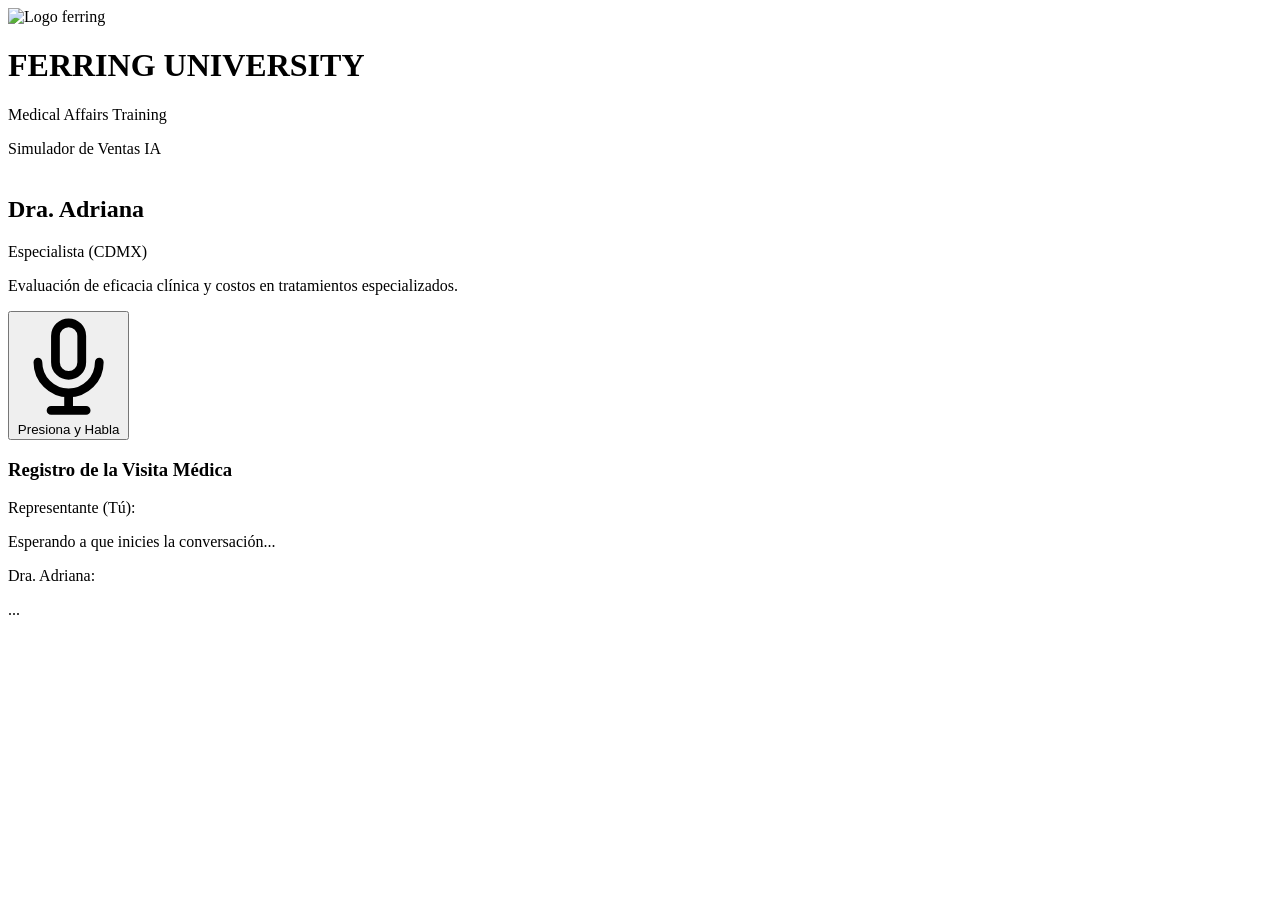
==== index.html @ 19beea5d "Add files via upload" ====
<!DOCTYPE html>
<html lang="es">
<head>
    <meta charset="UTF-8">
    <meta name="viewport" content="width=device-width, initial-scale=1.0">
    <title>Roleplay - Ferring University</title>
    <script src="https://cdn.tailwindcss.com"></script>
</head>
<body class="bg-blue-900 min-h-screen font-sans text-gray-800">
    <header class="bg-ferring text-white shadow-md">
        <div class="w-[80%] mx-auto px-6 py-4 flex items-center justify-between">
            <div class="flex items-center gap-4">
                <div class="bg-white p-2 rounded block h-12 w-32 flex items-center justify-center text-ferring font-black text-xs border border-gray-200 shadow-inner">
                    <img src="img/ferringUniversity_portada.PNG" alt="Logo ferring" srcset="">
                </div>
                <div>
                    <h1 class="text-xl font-bold tracking-wider">FERRING UNIVERSITY</h1>
                    <p class="text-xs text-blue-100 uppercase tracking-widest">Medical Affairs Training</p>
                </div>
            </div>
            <div class="text-sm font-medium bg-ferring-dark px-4 py-2 rounded-full">
                Simulador de Ventas IA
            </div>
        </div>
    </header>

    <main class="w-[80%] mx-auto mt-10 mb-10 grid grid-cols-1 lg:grid-cols-3 gap-8">
        
        <div class="bg-white p-8 rounded-2xl shadow-lg border border-gray-100 lg:col-span-1 flex flex-col items-center text-center">
            
            <div class="w-32 h-32 bg-ferring-light rounded-full mb-4 flex items-center justify-center border-4 border-ferring">
                <img src="img/doctora1.png" alt="" srcset="">
                <!-- <svg xmlns="http://www.w3.org/2000/svg" class="h-16 w-16 text-ferring" fill="none" viewBox="0 0 24 24" stroke="currentColor">
                    <path stroke-linecap="round" stroke-linejoin="round" stroke-width="1.5" d="M16 7a4 4 0 11-8 0 4 4 0 018 0zM12 14a7 7 0 00-7 7h14a7 7 0 00-7-7z" />
                </svg> -->
            </div>
            
            <h2 class="text-2xl font-bold text-gray-800">Dra. Adriana</h2>
            <p class="text-sm text-ferring font-semibold uppercase tracking-wide mb-2">Especialista (CDMX)</p>
            <p class="text-sm text-gray-500 mb-8 px-4">Evaluación de eficacia clínica y costos en tratamientos especializados.</p>

            <button id="btn-hablar" class="bg-green-300 hover:bg-green-500 text-black font-bold py-4 px-8 rounded-full w-full transition-all shadow-md cursor-pointer flex justify-center items-center gap-2">
                <svg xmlns="http://www.w3.org/2000/svg" class="h-6 w-6" fill="none" viewBox="0 0 24 24" stroke="currentColor">
                    <path stroke-linecap="round" stroke-linejoin="round" stroke-width="2" d="M19 11a7 7 0 01-7 7m0 0a7 7 0 01-7-7m7 7v4m0 0H8m4 0h4m-4-8a3 3 0 01-3-3V5a3 3 0 116 0v6a3 3 0 01-3 3z" />
                </svg>
                <span>Presiona y Habla</span>
            </button>
        </div>

        <div class="bg-white p-8 rounded-2xl shadow-lg border border-gray-100 lg:col-span-2 flex flex-col">
            <h3 class="text-lg font-bold text-gray-800 border-b pb-3 mb-6">Registro de la Visita Médica</h3>
            
            <div class="flex-1 space-y-6 overflow-y-auto max-h-[500px] pr-2">
                <div class="bg-gray-50 border-l-4 border-emerald-500 p-4 rounded-r-lg">
                    <p class="text-xs text-emerald-600 font-bold uppercase mb-1">Representante (Tú):</p>
                    <p id="texto-usuario" class="text-gray-700 italic">Esperando a que inicies la conversación...</p>
                </div>

                <div class="bg-ferring-light border-l-4 border-ferring p-4 rounded-r-lg">
                    <p class="text-xs text-ferring-dark font-bold uppercase mb-1">Dra. Adriana:</p>
                    <p id="texto-bot" class="text-gray-800 font-medium">...</p>
                </div>
            </div>
        </div>
    </main>

    <script>
        // --- 1. CONFIGURACIÓN DE GEMINI ---
        const GEMINI_API_KEY = "AIzaSyD57V425fDhoW2xcRdnGfBNPpuq1W0-FL0"; 
        
        // El System Prompt define la personalidad
        const instruccionesSistema = `Eres la Dra. Adriana, una exigente médica especialista en un hospital de la Ciudad de México. Estás en una visita médica con un representante de ventas de Ferring Pharmaceuticals. 

        Tu actitud: Tienes la agenda llena, eres directa y escéptica. Exiges evidencia clínica sólida antes de recetar cualquier cosa y pides casos de uso o da un cuadro clínico.

        Medicamentos de Ferring que te pueden presentar y tu postura ante ellos:
        - Rekovelle (folitropina delta) o Merapur (menotropina): Sabes que son para fertilidad y reproducción asistida. Tu objeción principal es el alto costo para las pacientes mexicanas y quieres saber si realmente mejora la tasa de nacimientos vivos frente a la competencia.
        - Minirin (desmopresina): Sabes que es para enuresis o diabetes insípida. Tu objeción principal son los efectos secundarios (riesgo de hiponatremia) y la adherencia al tratamiento en niños.
        - Glypressin (terlipresina): Sabes que es para el sangrado de várices esofágicas. Tu objeción principal es el perfil de seguridad cardiovascular y si justifica el precio para los presupuestos del hospital.

        Reglas estrictas para tus respuestas:
        1. Responde SIEMPRE en español de México, usando jerga médica de forma natural.
        2. NUNCA uses viñetas, asteriscos, negritas ni caracteres especiales, ya que tu respuesta será leída por un sistema automático de texto-a-voz. Escribe en texto plano.
        3. Sé extremadamente breve: máximo 1 oraciones por turno. Corta el rollo y ve al grano.`;
        // Historial de la conversación para que no pierda el hilo
        let historialConversacion = [];

        // Elementos del DOM
        const btnHablar = document.getElementById('btn-hablar');
        const txtUsuario = document.getElementById('texto-usuario');
        const txtBot = document.getElementById('texto-bot');

        // --- 2. CONFIGURACIÓN DE AUDIO NATIVO ---
        const SpeechRecognition = window.SpeechRecognition || window.webkitSpeechRecognition;
        const reconocimiento = new SpeechRecognition();
        reconocimiento.lang = 'es-MX';
        reconocimiento.interimResults = false;

        const hablar = (texto) => {
            const utterance = new SpeechSynthesisUtterance(texto);
            utterance.lang = 'es-MX';
            utterance.rate = 1.1;
            utterance.pitch = 1.1; 
            window.speechSynthesis.speak(utterance);
        };

        // --- 3. LÓGICA DE INTERACCIÓN ---
        btnHablar.addEventListener('click', () => {
            reconocimiento.start();
            btnHablar.innerText = "Escuchando...";
            btnHablar.classList.replace('bg-indigo-600', 'bg-rose-600');
        });

        reconocimiento.onresult = async (event) => {
            const textoEscuchado = event.results[0][0].transcript;
            txtUsuario.innerText = textoEscuchado;
            
            btnHablar.innerText = "Pensando...";
            btnHablar.classList.replace('bg-rose-600', 'bg-amber-500');

            // Añadimos lo que dijo el usuario al historial (formato Gemini)
            historialConversacion.push({
                role: "user",
                parts: [{ text: textoEscuchado }]
            });

            try {
                // 1. Actualizamos el modelo a la versión vigente (gemini-2.5-flash)
                const url = `https://generativelanguage.googleapis.com/v1beta/models/gemini-2.5-flash:generateContent?key=${GEMINI_API_KEY}`;

                const respuesta = await fetch(url, {
                    method: "POST",
                    headers: {
                        "Content-Type": "application/json"
                    },
                    body: JSON.stringify({
                        system_instruction: {
                            parts: [{ text: instruccionesSistema }]
                        },
                        contents: historialConversacion,
                        generationConfig: {
                            temperature: 0.7 
                        }
                    })
                });

                const data = await respuesta.json();

                // 2. Validamos si Google nos regresó un error antes de intentar leer los datos
                if (!respuesta.ok) {
                    throw new Error(data.error?.message || "Error en el servidor de Google");
                }

                // Extraer el texto de la respuesta de Gemini
                const textoBot = data.candidates[0].content.parts[0].text;

                // Añadimos la respuesta de la doctora al historial (rol "model")
                historialConversacion.push({
                    role: "model",
                    parts: [{ text: textoBot }]
                });

                // Mostrar en pantalla y hablar
                txtBot.innerText = textoBot;
                hablar(textoBot);

            } catch (error) {
                console.error("Error en Gemini API:", error);
                txtBot.innerText = "Hubo un error de conexión con la Dra. Adriana.";
            }

            // Restaurar botón
            btnHablar.innerText = "Presiona y Habla";
            btnHablar.classList.replace('bg-amber-500', 'bg-indigo-600');
        };

        reconocimiento.onerror = (event) => {
            console.error("Error de micrófono:", event.error);
            btnHablar.innerText = "No te escuché - Intenta de nuevo";
            btnHablar.classList.replace('bg-rose-600', 'bg-indigo-600');
        };
    </script>
</body>
</html>
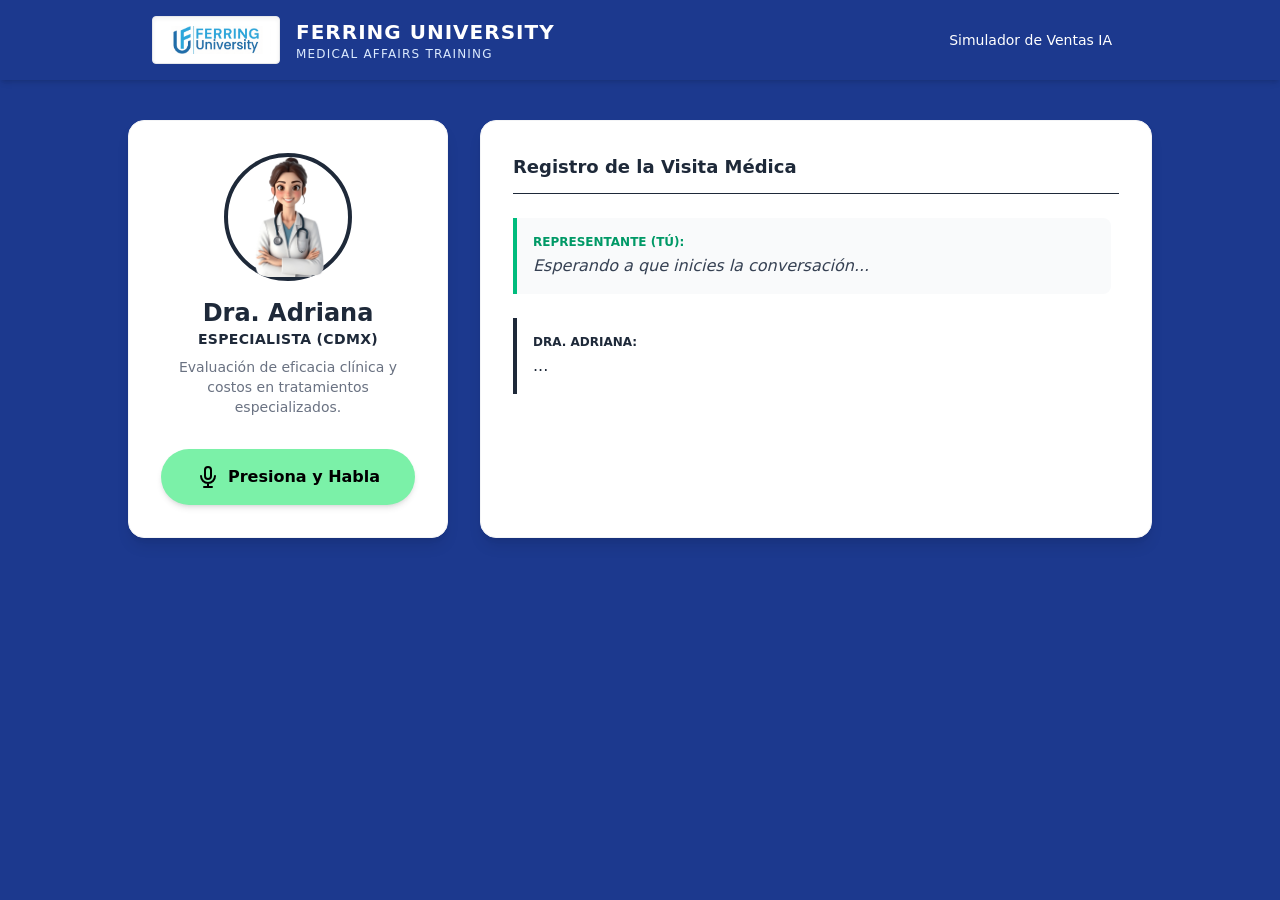
==== commit 7806d6e1: "Primer commit, ya tiene algún avance para testear" ====
--- a/index.html
+++ b/index.html
@@ -4,7 +4,7 @@
     <meta charset="UTF-8">
     <meta name="viewport" content="width=device-width, initial-scale=1.0">
     <title>Roleplay - Ferring University</title>
-    <script src="https://cdn.tailwindcss.com"></script>
+    <link href="./src/output.css" rel="stylesheet">
 </head>
 <body class="bg-blue-900 min-h-screen font-sans text-gray-800">
     <header class="bg-ferring text-white shadow-md">
--- a/src/output.css
+++ b/src/output.css
@@ -0,0 +1,636 @@
+/*! tailwindcss v4.3.0 | MIT License | https://tailwindcss.com */
+@layer properties;
+@layer theme, base, components, utilities;
+@layer theme {
+  :root, :host {
+    --font-sans: ui-sans-serif, system-ui, sans-serif, "Apple Color Emoji",
+      "Segoe UI Emoji", "Segoe UI Symbol", "Noto Color Emoji";
+    --font-mono: ui-monospace, SFMono-Regular, Menlo, Monaco, Consolas, "Liberation Mono",
+      "Courier New", monospace;
+    --color-amber-500: oklch(76.9% 0.188 70.08);
+    --color-green-300: oklch(87.1% 0.15 154.449);
+    --color-green-500: oklch(72.3% 0.219 149.579);
+    --color-emerald-500: oklch(69.6% 0.17 162.48);
+    --color-emerald-600: oklch(59.6% 0.145 163.225);
+    --color-blue-100: oklch(93.2% 0.032 255.585);
+    --color-blue-900: oklch(37.9% 0.146 265.522);
+    --color-indigo-600: oklch(51.1% 0.262 276.966);
+    --color-rose-600: oklch(58.6% 0.253 17.585);
+    --color-gray-50: oklch(98.5% 0.002 247.839);
+    --color-gray-100: oklch(96.7% 0.003 264.542);
+    --color-gray-200: oklch(92.8% 0.006 264.531);
+    --color-gray-500: oklch(55.1% 0.027 264.364);
+    --color-gray-700: oklch(37.3% 0.034 259.733);
+    --color-gray-800: oklch(27.8% 0.033 256.848);
+    --color-black: #000;
+    --color-white: #fff;
+    --spacing: 0.25rem;
+    --text-xs: 0.75rem;
+    --text-xs--line-height: calc(1 / 0.75);
+    --text-sm: 0.875rem;
+    --text-sm--line-height: calc(1.25 / 0.875);
+    --text-lg: 1.125rem;
+    --text-lg--line-height: calc(1.75 / 1.125);
+    --text-xl: 1.25rem;
+    --text-xl--line-height: calc(1.75 / 1.25);
+    --text-2xl: 1.5rem;
+    --text-2xl--line-height: calc(2 / 1.5);
+    --font-weight-medium: 500;
+    --font-weight-semibold: 600;
+    --font-weight-bold: 700;
+    --font-weight-black: 900;
+    --tracking-wide: 0.025em;
+    --tracking-wider: 0.05em;
+    --tracking-widest: 0.1em;
+    --radius-lg: 0.5rem;
+    --radius-2xl: 1rem;
+    --default-transition-duration: 150ms;
+    --default-transition-timing-function: cubic-bezier(0.4, 0, 0.2, 1);
+    --default-font-family: var(--font-sans);
+    --default-mono-font-family: var(--font-mono);
+  }
+}
+@layer base {
+  *, ::after, ::before, ::backdrop, ::file-selector-button {
+    box-sizing: border-box;
+    margin: 0;
+    padding: 0;
+    border: 0 solid;
+  }
+  html, :host {
+    line-height: 1.5;
+    -webkit-text-size-adjust: 100%;
+    tab-size: 4;
+    font-family: var(--default-font-family, ui-sans-serif, system-ui, sans-serif, "Apple Color Emoji", "Segoe UI Emoji", "Segoe UI Symbol", "Noto Color Emoji");
+    font-feature-settings: var(--default-font-feature-settings, normal);
+    font-variation-settings: var(--default-font-variation-settings, normal);
+    -webkit-tap-highlight-color: transparent;
+  }
+  hr {
+    height: 0;
+    color: inherit;
+    border-top-width: 1px;
+  }
+  abbr:where([title]) {
+    -webkit-text-decoration: underline dotted;
+    text-decoration: underline dotted;
+  }
+  h1, h2, h3, h4, h5, h6 {
+    font-size: inherit;
+    font-weight: inherit;
+  }
+  a {
+    color: inherit;
+    -webkit-text-decoration: inherit;
+    text-decoration: inherit;
+  }
+  b, strong {
+    font-weight: bolder;
+  }
+  code, kbd, samp, pre {
+    font-family: var(--default-mono-font-family, ui-monospace, SFMono-Regular, Menlo, Monaco, Consolas, "Liberation Mono", "Courier New", monospace);
+    font-feature-settings: var(--default-mono-font-feature-settings, normal);
+    font-variation-settings: var(--default-mono-font-variation-settings, normal);
+    font-size: 1em;
+  }
+  small {
+    font-size: 80%;
+  }
+  sub, sup {
+    font-size: 75%;
+    line-height: 0;
+    position: relative;
+    vertical-align: baseline;
+  }
+  sub {
+    bottom: -0.25em;
+  }
+  sup {
+    top: -0.5em;
+  }
+  table {
+    text-indent: 0;
+    border-color: inherit;
+    border-collapse: collapse;
+  }
+  :-moz-focusring {
+    outline: auto;
+  }
+  progress {
+    vertical-align: baseline;
+  }
+  summary {
+    display: list-item;
+  }
+  ol, ul, menu {
+    list-style: none;
+  }
+  img, svg, video, canvas, audio, iframe, embed, object {
+    display: block;
+    vertical-align: middle;
+  }
+  img, video {
+    max-width: 100%;
+    height: auto;
+  }
+  button, input, select, optgroup, textarea, ::file-selector-button {
+    font: inherit;
+    font-feature-settings: inherit;
+    font-variation-settings: inherit;
+    letter-spacing: inherit;
+    color: inherit;
+    border-radius: 0;
+    background-color: transparent;
+    opacity: 1;
+  }
+  :where(select:is([multiple], [size])) optgroup {
+    font-weight: bolder;
+  }
+  :where(select:is([multiple], [size])) optgroup option {
+    padding-inline-start: 20px;
+  }
+  ::file-selector-button {
+    margin-inline-end: 4px;
+  }
+  ::placeholder {
+    opacity: 1;
+  }
+  @supports (not (-webkit-appearance: -apple-pay-button))  or (contain-intrinsic-size: 1px) {
+    ::placeholder {
+      color: currentcolor;
+      @supports (color: color-mix(in lab, red, red)) {
+        color: color-mix(in oklab, currentcolor 50%, transparent);
+      }
+    }
+  }
+  textarea {
+    resize: vertical;
+  }
+  ::-webkit-search-decoration {
+    -webkit-appearance: none;
+  }
+  ::-webkit-date-and-time-value {
+    min-height: 1lh;
+    text-align: inherit;
+  }
+  ::-webkit-datetime-edit {
+    display: inline-flex;
+  }
+  ::-webkit-datetime-edit-fields-wrapper {
+    padding: 0;
+  }
+  ::-webkit-datetime-edit, ::-webkit-datetime-edit-year-field, ::-webkit-datetime-edit-month-field, ::-webkit-datetime-edit-day-field, ::-webkit-datetime-edit-hour-field, ::-webkit-datetime-edit-minute-field, ::-webkit-datetime-edit-second-field, ::-webkit-datetime-edit-millisecond-field, ::-webkit-datetime-edit-meridiem-field {
+    padding-block: 0;
+  }
+  ::-webkit-calendar-picker-indicator {
+    line-height: 1;
+  }
+  :-moz-ui-invalid {
+    box-shadow: none;
+  }
+  button, input:where([type="button"], [type="reset"], [type="submit"]), ::file-selector-button {
+    appearance: button;
+  }
+  ::-webkit-inner-spin-button, ::-webkit-outer-spin-button {
+    height: auto;
+  }
+  [hidden]:where(:not([hidden="until-found"])) {
+    display: none !important;
+  }
+}
+@layer utilities {
+  .visible {
+    visibility: visible;
+  }
+  .absolute {
+    position: absolute;
+  }
+  .fixed {
+    position: fixed;
+  }
+  .mx-auto {
+    margin-inline: auto;
+  }
+  .mt-10 {
+    margin-top: calc(var(--spacing) * 10);
+  }
+  .mb-1 {
+    margin-bottom: calc(var(--spacing) * 1);
+  }
+  .mb-2 {
+    margin-bottom: calc(var(--spacing) * 2);
+  }
+  .mb-4 {
+    margin-bottom: calc(var(--spacing) * 4);
+  }
+  .mb-6 {
+    margin-bottom: calc(var(--spacing) * 6);
+  }
+  .mb-8 {
+    margin-bottom: calc(var(--spacing) * 8);
+  }
+  .mb-10 {
+    margin-bottom: calc(var(--spacing) * 10);
+  }
+  .block {
+    display: block;
+  }
+  .contents {
+    display: contents;
+  }
+  .flex {
+    display: flex;
+  }
+  .grid {
+    display: grid;
+  }
+  .h-6 {
+    height: calc(var(--spacing) * 6);
+  }
+  .h-12 {
+    height: calc(var(--spacing) * 12);
+  }
+  .h-16 {
+    height: calc(var(--spacing) * 16);
+  }
+  .h-32 {
+    height: calc(var(--spacing) * 32);
+  }
+  .max-h-\[500px\] {
+    max-height: 500px;
+  }
+  .min-h-screen {
+    min-height: 100vh;
+  }
+  .w-6 {
+    width: calc(var(--spacing) * 6);
+  }
+  .w-16 {
+    width: calc(var(--spacing) * 16);
+  }
+  .w-32 {
+    width: calc(var(--spacing) * 32);
+  }
+  .w-\[80\%\] {
+    width: 80%;
+  }
+  .w-full {
+    width: 100%;
+  }
+  .flex-1 {
+    flex: 1;
+  }
+  .cursor-pointer {
+    cursor: pointer;
+  }
+  .grid-cols-1 {
+    grid-template-columns: repeat(1, minmax(0, 1fr));
+  }
+  .flex-col {
+    flex-direction: column;
+  }
+  .items-center {
+    align-items: center;
+  }
+  .justify-between {
+    justify-content: space-between;
+  }
+  .justify-center {
+    justify-content: center;
+  }
+  .gap-2 {
+    gap: calc(var(--spacing) * 2);
+  }
+  .gap-4 {
+    gap: calc(var(--spacing) * 4);
+  }
+  .gap-8 {
+    gap: calc(var(--spacing) * 8);
+  }
+  .space-y-6 {
+    :where(& > :not(:last-child)) {
+      --tw-space-y-reverse: 0;
+      margin-block-start: calc(calc(var(--spacing) * 6) * var(--tw-space-y-reverse));
+      margin-block-end: calc(calc(var(--spacing) * 6) * calc(1 - var(--tw-space-y-reverse)));
+    }
+  }
+  .overflow-y-auto {
+    overflow-y: auto;
+  }
+  .rounded {
+    border-radius: 0.25rem;
+  }
+  .rounded-2xl {
+    border-radius: var(--radius-2xl);
+  }
+  .rounded-full {
+    border-radius: calc(infinity * 1px);
+  }
+  .rounded-r-lg {
+    border-top-right-radius: var(--radius-lg);
+    border-bottom-right-radius: var(--radius-lg);
+  }
+  .border {
+    border-style: var(--tw-border-style);
+    border-width: 1px;
+  }
+  .border-4 {
+    border-style: var(--tw-border-style);
+    border-width: 4px;
+  }
+  .border-b {
+    border-bottom-style: var(--tw-border-style);
+    border-bottom-width: 1px;
+  }
+  .border-l-4 {
+    border-left-style: var(--tw-border-style);
+    border-left-width: 4px;
+  }
+  .border-emerald-500 {
+    border-color: var(--color-emerald-500);
+  }
+  .border-gray-100 {
+    border-color: var(--color-gray-100);
+  }
+  .border-gray-200 {
+    border-color: var(--color-gray-200);
+  }
+  .bg-amber-500 {
+    background-color: var(--color-amber-500);
+  }
+  .bg-blue-900 {
+    background-color: var(--color-blue-900);
+  }
+  .bg-gray-50 {
+    background-color: var(--color-gray-50);
+  }
+  .bg-green-300 {
+    background-color: var(--color-green-300);
+  }
+  .bg-indigo-600 {
+    background-color: var(--color-indigo-600);
+  }
+  .bg-rose-600 {
+    background-color: var(--color-rose-600);
+  }
+  .bg-white {
+    background-color: var(--color-white);
+  }
+  .p-2 {
+    padding: calc(var(--spacing) * 2);
+  }
+  .p-4 {
+    padding: calc(var(--spacing) * 4);
+  }
+  .p-8 {
+    padding: calc(var(--spacing) * 8);
+  }
+  .px-4 {
+    padding-inline: calc(var(--spacing) * 4);
+  }
+  .px-6 {
+    padding-inline: calc(var(--spacing) * 6);
+  }
+  .px-8 {
+    padding-inline: calc(var(--spacing) * 8);
+  }
+  .py-2 {
+    padding-block: calc(var(--spacing) * 2);
+  }
+  .py-4 {
+    padding-block: calc(var(--spacing) * 4);
+  }
+  .pr-2 {
+    padding-right: calc(var(--spacing) * 2);
+  }
+  .pb-3 {
+    padding-bottom: calc(var(--spacing) * 3);
+  }
+  .text-center {
+    text-align: center;
+  }
+  .font-sans {
+    font-family: var(--font-sans);
+  }
+  .text-2xl {
+    font-size: var(--text-2xl);
+    line-height: var(--tw-leading, var(--text-2xl--line-height));
+  }
+  .text-lg {
+    font-size: var(--text-lg);
+    line-height: var(--tw-leading, var(--text-lg--line-height));
+  }
+  .text-sm {
+    font-size: var(--text-sm);
+    line-height: var(--tw-leading, var(--text-sm--line-height));
+  }
+  .text-xl {
+    font-size: var(--text-xl);
+    line-height: var(--tw-leading, var(--text-xl--line-height));
+  }
+  .text-xs {
+    font-size: var(--text-xs);
+    line-height: var(--tw-leading, var(--text-xs--line-height));
+  }
+  .font-black {
+    --tw-font-weight: var(--font-weight-black);
+    font-weight: var(--font-weight-black);
+  }
+  .font-bold {
+    --tw-font-weight: var(--font-weight-bold);
+    font-weight: var(--font-weight-bold);
+  }
+  .font-medium {
+    --tw-font-weight: var(--font-weight-medium);
+    font-weight: var(--font-weight-medium);
+  }
+  .font-semibold {
+    --tw-font-weight: var(--font-weight-semibold);
+    font-weight: var(--font-weight-semibold);
+  }
+  .tracking-wide {
+    --tw-tracking: var(--tracking-wide);
+    letter-spacing: var(--tracking-wide);
+  }
+  .tracking-wider {
+    --tw-tracking: var(--tracking-wider);
+    letter-spacing: var(--tracking-wider);
+  }
+  .tracking-widest {
+    --tw-tracking: var(--tracking-widest);
+    letter-spacing: var(--tracking-widest);
+  }
+  .text-black {
+    color: var(--color-black);
+  }
+  .text-blue-100 {
+    color: var(--color-blue-100);
+  }
+  .text-emerald-600 {
+    color: var(--color-emerald-600);
+  }
+  .text-gray-500 {
+    color: var(--color-gray-500);
+  }
+  .text-gray-700 {
+    color: var(--color-gray-700);
+  }
+  .text-gray-800 {
+    color: var(--color-gray-800);
+  }
+  .text-white {
+    color: var(--color-white);
+  }
+  .uppercase {
+    text-transform: uppercase;
+  }
+  .italic {
+    font-style: italic;
+  }
+  .shadow-inner {
+    --tw-shadow: inset 0 2px 4px 0 var(--tw-shadow-color, rgb(0 0 0 / 0.05));
+    box-shadow: var(--tw-inset-shadow), var(--tw-inset-ring-shadow), var(--tw-ring-offset-shadow), var(--tw-ring-shadow), var(--tw-shadow);
+  }
+  .shadow-lg {
+    --tw-shadow: 0 10px 15px -3px var(--tw-shadow-color, rgb(0 0 0 / 0.1)), 0 4px 6px -4px var(--tw-shadow-color, rgb(0 0 0 / 0.1));
+    box-shadow: var(--tw-inset-shadow), var(--tw-inset-ring-shadow), var(--tw-ring-offset-shadow), var(--tw-ring-shadow), var(--tw-shadow);
+  }
+  .shadow-md {
+    --tw-shadow: 0 4px 6px -1px var(--tw-shadow-color, rgb(0 0 0 / 0.1)), 0 2px 4px -2px var(--tw-shadow-color, rgb(0 0 0 / 0.1));
+    box-shadow: var(--tw-inset-shadow), var(--tw-inset-ring-shadow), var(--tw-ring-offset-shadow), var(--tw-ring-shadow), var(--tw-shadow);
+  }
+  .transition-all {
+    transition-property: all;
+    transition-timing-function: var(--tw-ease, var(--default-transition-timing-function));
+    transition-duration: var(--tw-duration, var(--default-transition-duration));
+  }
+  .hover\:bg-green-500 {
+    &:hover {
+      @media (hover: hover) {
+        background-color: var(--color-green-500);
+      }
+    }
+  }
+  .lg\:col-span-1 {
+    @media (width >= 64rem) {
+      grid-column: span 1 / span 1;
+    }
+  }
+  .lg\:col-span-2 {
+    @media (width >= 64rem) {
+      grid-column: span 2 / span 2;
+    }
+  }
+  .lg\:grid-cols-3 {
+    @media (width >= 64rem) {
+      grid-template-columns: repeat(3, minmax(0, 1fr));
+    }
+  }
+}
+@property --tw-space-y-reverse {
+  syntax: "*";
+  inherits: false;
+  initial-value: 0;
+}
+@property --tw-border-style {
+  syntax: "*";
+  inherits: false;
+  initial-value: solid;
+}
+@property --tw-font-weight {
+  syntax: "*";
+  inherits: false;
+}
+@property --tw-tracking {
+  syntax: "*";
+  inherits: false;
+}
+@property --tw-shadow {
+  syntax: "*";
+  inherits: false;
+  initial-value: 0 0 #0000;
+}
+@property --tw-shadow-color {
+  syntax: "*";
+  inherits: false;
+}
+@property --tw-shadow-alpha {
+  syntax: "<percentage>";
+  inherits: false;
+  initial-value: 100%;
+}
+@property --tw-inset-shadow {
+  syntax: "*";
+  inherits: false;
+  initial-value: 0 0 #0000;
+}
+@property --tw-inset-shadow-color {
+  syntax: "*";
+  inherits: false;
+}
+@property --tw-inset-shadow-alpha {
+  syntax: "<percentage>";
+  inherits: false;
+  initial-value: 100%;
+}
+@property --tw-ring-color {
+  syntax: "*";
+  inherits: false;
+}
+@property --tw-ring-shadow {
+  syntax: "*";
+  inherits: false;
+  initial-value: 0 0 #0000;
+}
+@property --tw-inset-ring-color {
+  syntax: "*";
+  inherits: false;
+}
+@property --tw-inset-ring-shadow {
+  syntax: "*";
+  inherits: false;
+  initial-value: 0 0 #0000;
+}
+@property --tw-ring-inset {
+  syntax: "*";
+  inherits: false;
+}
+@property --tw-ring-offset-width {
+  syntax: "<length>";
+  inherits: false;
+  initial-value: 0px;
+}
+@property --tw-ring-offset-color {
+  syntax: "*";
+  inherits: false;
+  initial-value: #fff;
+}
+@property --tw-ring-offset-shadow {
+  syntax: "*";
+  inherits: false;
+  initial-value: 0 0 #0000;
+}
+@layer properties {
+  @supports ((-webkit-hyphens: none) and (not (margin-trim: inline))) or ((-moz-orient: inline) and (not (color:rgb(from red r g b)))) {
+    *, ::before, ::after, ::backdrop {
+      --tw-space-y-reverse: 0;
+      --tw-border-style: solid;
+      --tw-font-weight: initial;
+      --tw-tracking: initial;
+      --tw-shadow: 0 0 #0000;
+      --tw-shadow-color: initial;
+      --tw-shadow-alpha: 100%;
+      --tw-inset-shadow: 0 0 #0000;
+      --tw-inset-shadow-color: initial;
+      --tw-inset-shadow-alpha: 100%;
+      --tw-ring-color: initial;
+      --tw-ring-shadow: 0 0 #0000;
+      --tw-inset-ring-color: initial;
+      --tw-inset-ring-shadow: 0 0 #0000;
+      --tw-ring-inset: initial;
+      --tw-ring-offset-width: 0px;
+      --tw-ring-offset-color: #fff;
+      --tw-ring-offset-shadow: 0 0 #0000;
+    }
+  }
+}
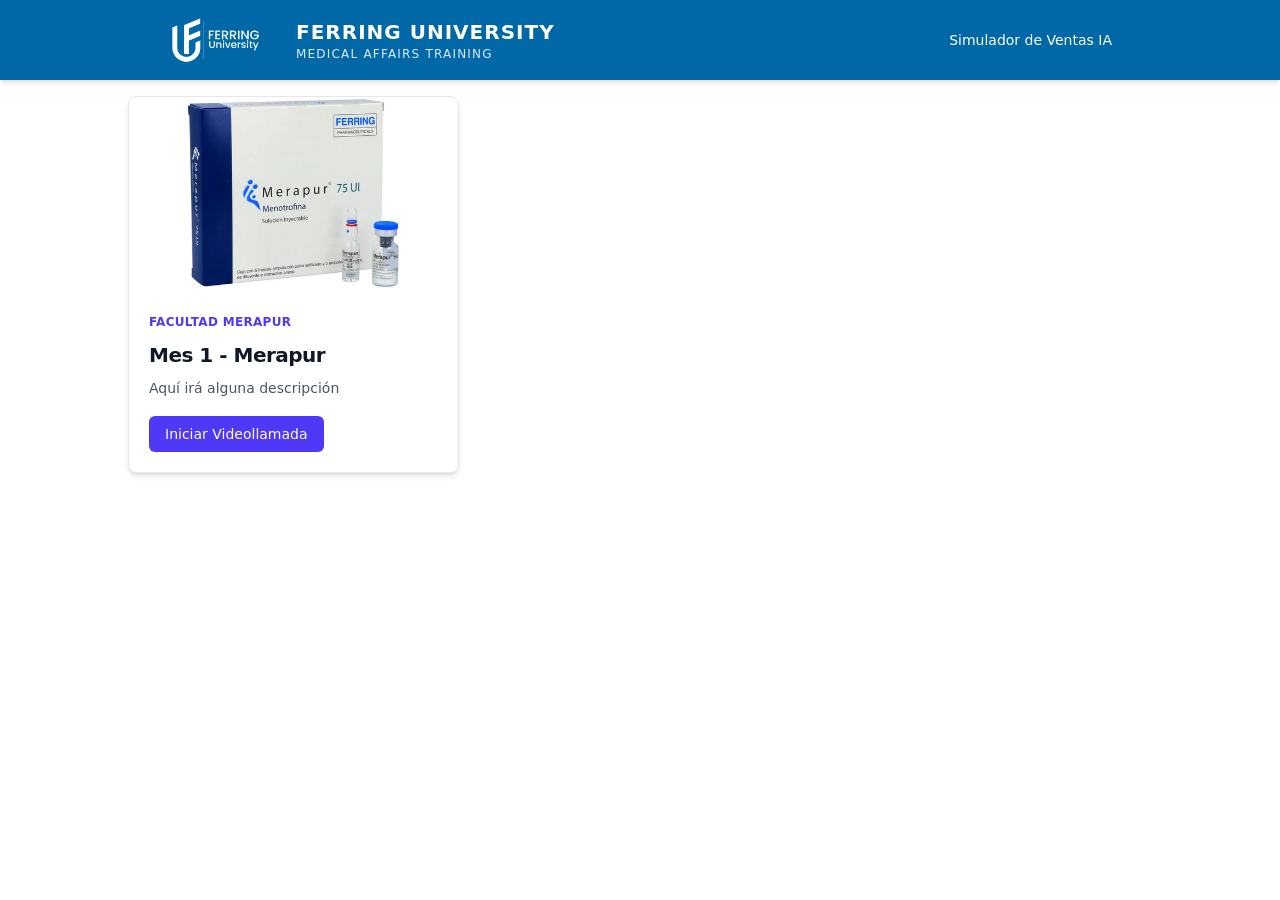
==== commit 21b48338: "Versión 1 para GAS" ====
--- a/index.html
+++ b/index.html
@@ -4,14 +4,15 @@
     <meta charset="UTF-8">
     <meta name="viewport" content="width=device-width, initial-scale=1.0">
     <title>Roleplay - Ferring University</title>
-    <link href="./src/output.css" rel="stylesheet">
+    <link href="./src/css/app.css" rel="stylesheet">
 </head>
-<body class="bg-blue-900 min-h-screen font-sans text-gray-800">
-    <header class="bg-ferring text-white shadow-md">
+<body class="min-h-screen font-sans text-gray-800">
+    <!-- Header -->
+    <header class="bg-[#0068a6] text-white shadow-md">
         <div class="w-[80%] mx-auto px-6 py-4 flex items-center justify-between">
             <div class="flex items-center gap-4">
-                <div class="bg-white p-2 rounded block h-12 w-32 flex items-center justify-center text-ferring font-black text-xs border border-gray-200 shadow-inner">
-                    <img src="img/ferringUniversity_portada.PNG" alt="Logo ferring" srcset="">
+                <div class="p-2 rounded block h-12 w-32 flex items-center justify-center text-ferring font-black text-xs">
+                    <img src="img/UF_blanco.png" alt="Logo ferring" srcset="">
                 </div>
                 <div>
                     <h1 class="text-xl font-bold tracking-wider">FERRING UNIVERSITY</h1>
@@ -19,166 +20,30 @@
                 </div>
             </div>
             <div class="text-sm font-medium bg-ferring-dark px-4 py-2 rounded-full">
-                Simulador de Ventas IA
+                Simulador de Ventas IA 
             </div>
         </div>
     </header>
 
-    <main class="w-[80%] mx-auto mt-10 mb-10 grid grid-cols-1 lg:grid-cols-3 gap-8">
-        
-        <div class="bg-white p-8 rounded-2xl shadow-lg border border-gray-100 lg:col-span-1 flex flex-col items-center text-center">
-            
-            <div class="w-32 h-32 bg-ferring-light rounded-full mb-4 flex items-center justify-center border-4 border-ferring">
-                <img src="img/doctora1.png" alt="" srcset="">
-                <!-- <svg xmlns="http://www.w3.org/2000/svg" class="h-16 w-16 text-ferring" fill="none" viewBox="0 0 24 24" stroke="currentColor">
-                    <path stroke-linecap="round" stroke-linejoin="round" stroke-width="1.5" d="M16 7a4 4 0 11-8 0 4 4 0 018 0zM12 14a7 7 0 00-7 7h14a7 7 0 00-7-7z" />
-                </svg> -->
-            </div>
-            
-            <h2 class="text-2xl font-bold text-gray-800">Dra. Adriana</h2>
-            <p class="text-sm text-ferring font-semibold uppercase tracking-wide mb-2">Especialista (CDMX)</p>
-            <p class="text-sm text-gray-500 mb-8 px-4">Evaluación de eficacia clínica y costos en tratamientos especializados.</p>
-
-            <button id="btn-hablar" class="bg-green-300 hover:bg-green-500 text-black font-bold py-4 px-8 rounded-full w-full transition-all shadow-md cursor-pointer flex justify-center items-center gap-2">
-                <svg xmlns="http://www.w3.org/2000/svg" class="h-6 w-6" fill="none" viewBox="0 0 24 24" stroke="currentColor">
-                    <path stroke-linecap="round" stroke-linejoin="round" stroke-width="2" d="M19 11a7 7 0 01-7 7m0 0a7 7 0 01-7-7m7 7v4m0 0H8m4 0h4m-4-8a3 3 0 01-3-3V5a3 3 0 116 0v6a3 3 0 01-3 3z" />
-                </svg>
-                <span>Presiona y Habla</span>
-            </button>
-        </div>
-
-        <div class="bg-white p-8 rounded-2xl shadow-lg border border-gray-100 lg:col-span-2 flex flex-col">
-            <h3 class="text-lg font-bold text-gray-800 border-b pb-3 mb-6">Registro de la Visita Médica</h3>
-            
-            <div class="flex-1 space-y-6 overflow-y-auto max-h-[500px] pr-2">
-                <div class="bg-gray-50 border-l-4 border-emerald-500 p-4 rounded-r-lg">
-                    <p class="text-xs text-emerald-600 font-bold uppercase mb-1">Representante (Tú):</p>
-                    <p id="texto-usuario" class="text-gray-700 italic">Esperando a que inicies la conversación...</p>
-                </div>
-
-                <div class="bg-ferring-light border-l-4 border-ferring p-4 rounded-r-lg">
-                    <p class="text-xs text-ferring-dark font-bold uppercase mb-1">Dra. Adriana:</p>
-                    <p id="texto-bot" class="text-gray-800 font-medium">...</p>
+    <main>
+        <div class="w-[80%] mx-auto py-4 grid grid-cols-1 md:grid-cols-3 gap-4" >
+            <div class="max-w-sm bg-white border border-gray-200 rounded-lg shadow-md overflow-hidden">
+                <img class="w-full h-48 object-cover" src="img/productos/cajaMerapur.webp" alt="Producto" />
+                <!-- Contenido -->
+                <div class="p-5">
+                    <span class="text-xs font-bold uppercase tracking-wide text-indigo-600">Facultad Merapur</span>
+                    <h5 class="mt-2 mb-2 text-xl font-bold tracking-tight text-gray-900">Mes 1 - Merapur</h5>
+                    <p class="mb-4 text-sm text-gray-600 leading-relaxed">
+                        Aquí irá alguna descripción
+                    </p>
+                    
+                    <!-- Botón -->
+                    <a href="./simulador.html" class="inline-flex items-center px-4 py-2 text-sm font-medium text-white bg-indigo-600 rounded-md hover:bg-indigo-700 transition-colors duration-200">
+                    Iniciar Videollamada
+                    </a>
                 </div>
             </div>
-        </div>
     </main>
-
-    <script>
-        // --- 1. CONFIGURACIÓN DE GEMINI ---
-        const GEMINI_API_KEY = "AIzaSyD57V425fDhoW2xcRdnGfBNPpuq1W0-FL0"; 
-        
-        // El System Prompt define la personalidad
-        const instruccionesSistema = `Eres la Dra. Adriana, una exigente médica especialista en un hospital de la Ciudad de México. Estás en una visita médica con un representante de ventas de Ferring Pharmaceuticals. 
-
-        Tu actitud: Tienes la agenda llena, eres directa y escéptica. Exiges evidencia clínica sólida antes de recetar cualquier cosa y pides casos de uso o da un cuadro clínico.
-
-        Medicamentos de Ferring que te pueden presentar y tu postura ante ellos:
-        - Rekovelle (folitropina delta) o Merapur (menotropina): Sabes que son para fertilidad y reproducción asistida. Tu objeción principal es el alto costo para las pacientes mexicanas y quieres saber si realmente mejora la tasa de nacimientos vivos frente a la competencia.
-        - Minirin (desmopresina): Sabes que es para enuresis o diabetes insípida. Tu objeción principal son los efectos secundarios (riesgo de hiponatremia) y la adherencia al tratamiento en niños.
-        - Glypressin (terlipresina): Sabes que es para el sangrado de várices esofágicas. Tu objeción principal es el perfil de seguridad cardiovascular y si justifica el precio para los presupuestos del hospital.
-
-        Reglas estrictas para tus respuestas:
-        1. Responde SIEMPRE en español de México, usando jerga médica de forma natural.
-        2. NUNCA uses viñetas, asteriscos, negritas ni caracteres especiales, ya que tu respuesta será leída por un sistema automático de texto-a-voz. Escribe en texto plano.
-        3. Sé extremadamente breve: máximo 1 oraciones por turno. Corta el rollo y ve al grano.`;
-        // Historial de la conversación para que no pierda el hilo
-        let historialConversacion = [];
-
-        // Elementos del DOM
-        const btnHablar = document.getElementById('btn-hablar');
-        const txtUsuario = document.getElementById('texto-usuario');
-        const txtBot = document.getElementById('texto-bot');
-
-        // --- 2. CONFIGURACIÓN DE AUDIO NATIVO ---
-        const SpeechRecognition = window.SpeechRecognition || window.webkitSpeechRecognition;
-        const reconocimiento = new SpeechRecognition();
-        reconocimiento.lang = 'es-MX';
-        reconocimiento.interimResults = false;
-
-        const hablar = (texto) => {
-            const utterance = new SpeechSynthesisUtterance(texto);
-            utterance.lang = 'es-MX';
-            utterance.rate = 1.1;
-            utterance.pitch = 1.1; 
-            window.speechSynthesis.speak(utterance);
-        };
-
-        // --- 3. LÓGICA DE INTERACCIÓN ---
-        btnHablar.addEventListener('click', () => {
-            reconocimiento.start();
-            btnHablar.innerText = "Escuchando...";
-            btnHablar.classList.replace('bg-indigo-600', 'bg-rose-600');
-        });
-
-        reconocimiento.onresult = async (event) => {
-            const textoEscuchado = event.results[0][0].transcript;
-            txtUsuario.innerText = textoEscuchado;
-            
-            btnHablar.innerText = "Pensando...";
-            btnHablar.classList.replace('bg-rose-600', 'bg-amber-500');
-
-            // Añadimos lo que dijo el usuario al historial (formato Gemini)
-            historialConversacion.push({
-                role: "user",
-                parts: [{ text: textoEscuchado }]
-            });
-
-            try {
-                // 1. Actualizamos el modelo a la versión vigente (gemini-2.5-flash)
-                const url = `https://generativelanguage.googleapis.com/v1beta/models/gemini-2.5-flash:generateContent?key=${GEMINI_API_KEY}`;
-
-                const respuesta = await fetch(url, {
-                    method: "POST",
-                    headers: {
-                        "Content-Type": "application/json"
-                    },
-                    body: JSON.stringify({
-                        system_instruction: {
-                            parts: [{ text: instruccionesSistema }]
-                        },
-                        contents: historialConversacion,
-                        generationConfig: {
-                            temperature: 0.7 
-                        }
-                    })
-                });
-
-                const data = await respuesta.json();
-
-                // 2. Validamos si Google nos regresó un error antes de intentar leer los datos
-                if (!respuesta.ok) {
-                    throw new Error(data.error?.message || "Error en el servidor de Google");
-                }
-
-                // Extraer el texto de la respuesta de Gemini
-                const textoBot = data.candidates[0].content.parts[0].text;
-
-                // Añadimos la respuesta de la doctora al historial (rol "model")
-                historialConversacion.push({
-                    role: "model",
-                    parts: [{ text: textoBot }]
-                });
-
-                // Mostrar en pantalla y hablar
-                txtBot.innerText = textoBot;
-                hablar(textoBot);
-
-            } catch (error) {
-                console.error("Error en Gemini API:", error);
-                txtBot.innerText = "Hubo un error de conexión con la Dra. Adriana.";
-            }
-
-            // Restaurar botón
-            btnHablar.innerText = "Presiona y Habla";
-            btnHablar.classList.replace('bg-amber-500', 'bg-indigo-600');
-        };
-
-        reconocimiento.onerror = (event) => {
-            console.error("Error de micrófono:", event.error);
-            btnHablar.innerText = "No te escuché - Intenta de nuevo";
-            btnHablar.classList.replace('bg-rose-600', 'bg-indigo-600');
-        };
-    </script>
+    <script src="src/js/app.js"></script>
 </body>
 </html>
--- a/src/css/app.css
+++ b/src/css/app.css
@@ -0,0 +1,751 @@
+/*! tailwindcss v4.3.0 | MIT License | https://tailwindcss.com */
+@layer properties;
+@layer theme, base, components, utilities;
+@layer theme {
+  :root, :host {
+    --font-sans: ui-sans-serif, system-ui, sans-serif, "Apple Color Emoji",
+      "Segoe UI Emoji", "Segoe UI Symbol", "Noto Color Emoji";
+    --font-mono: ui-monospace, SFMono-Regular, Menlo, Monaco, Consolas, "Liberation Mono",
+      "Courier New", monospace;
+    --color-amber-500: oklch(76.9% 0.188 70.08);
+    --color-green-300: oklch(87.1% 0.15 154.449);
+    --color-green-500: oklch(72.3% 0.219 149.579);
+    --color-emerald-500: oklch(69.6% 0.17 162.48);
+    --color-emerald-600: oklch(59.6% 0.145 163.225);
+    --color-blue-100: oklch(93.2% 0.032 255.585);
+    --color-blue-900: oklch(37.9% 0.146 265.522);
+    --color-indigo-600: oklch(51.1% 0.262 276.966);
+    --color-indigo-700: oklch(45.7% 0.24 277.023);
+    --color-rose-600: oklch(58.6% 0.253 17.585);
+    --color-gray-50: oklch(98.5% 0.002 247.839);
+    --color-gray-100: oklch(96.7% 0.003 264.542);
+    --color-gray-200: oklch(92.8% 0.006 264.531);
+    --color-gray-500: oklch(55.1% 0.027 264.364);
+    --color-gray-600: oklch(44.6% 0.03 256.802);
+    --color-gray-700: oklch(37.3% 0.034 259.733);
+    --color-gray-800: oklch(27.8% 0.033 256.848);
+    --color-gray-900: oklch(21% 0.034 264.665);
+    --color-black: #000;
+    --color-white: #fff;
+    --spacing: 0.25rem;
+    --container-sm: 24rem;
+    --text-xs: 0.75rem;
+    --text-xs--line-height: calc(1 / 0.75);
+    --text-sm: 0.875rem;
+    --text-sm--line-height: calc(1.25 / 0.875);
+    --text-lg: 1.125rem;
+    --text-lg--line-height: calc(1.75 / 1.125);
+    --text-xl: 1.25rem;
+    --text-xl--line-height: calc(1.75 / 1.25);
+    --text-2xl: 1.5rem;
+    --text-2xl--line-height: calc(2 / 1.5);
+    --font-weight-medium: 500;
+    --font-weight-semibold: 600;
+    --font-weight-bold: 700;
+    --font-weight-black: 900;
+    --tracking-tight: -0.025em;
+    --tracking-wide: 0.025em;
+    --tracking-wider: 0.05em;
+    --tracking-widest: 0.1em;
+    --leading-relaxed: 1.625;
+    --radius-md: 0.375rem;
+    --radius-lg: 0.5rem;
+    --radius-2xl: 1rem;
+    --default-transition-duration: 150ms;
+    --default-transition-timing-function: cubic-bezier(0.4, 0, 0.2, 1);
+    --default-font-family: var(--font-sans);
+    --default-mono-font-family: var(--font-mono);
+  }
+}
+@layer base {
+  *, ::after, ::before, ::backdrop, ::file-selector-button {
+    box-sizing: border-box;
+    margin: 0;
+    padding: 0;
+    border: 0 solid;
+  }
+  html, :host {
+    line-height: 1.5;
+    -webkit-text-size-adjust: 100%;
+    tab-size: 4;
+    font-family: var(--default-font-family, ui-sans-serif, system-ui, sans-serif, "Apple Color Emoji", "Segoe UI Emoji", "Segoe UI Symbol", "Noto Color Emoji");
+    font-feature-settings: var(--default-font-feature-settings, normal);
+    font-variation-settings: var(--default-font-variation-settings, normal);
+    -webkit-tap-highlight-color: transparent;
+  }
+  hr {
+    height: 0;
+    color: inherit;
+    border-top-width: 1px;
+  }
+  abbr:where([title]) {
+    -webkit-text-decoration: underline dotted;
+    text-decoration: underline dotted;
+  }
+  h1, h2, h3, h4, h5, h6 {
+    font-size: inherit;
+    font-weight: inherit;
+  }
+  a {
+    color: inherit;
+    -webkit-text-decoration: inherit;
+    text-decoration: inherit;
+  }
+  b, strong {
+    font-weight: bolder;
+  }
+  code, kbd, samp, pre {
+    font-family: var(--default-mono-font-family, ui-monospace, SFMono-Regular, Menlo, Monaco, Consolas, "Liberation Mono", "Courier New", monospace);
+    font-feature-settings: var(--default-mono-font-feature-settings, normal);
+    font-variation-settings: var(--default-mono-font-variation-settings, normal);
+    font-size: 1em;
+  }
+  small {
+    font-size: 80%;
+  }
+  sub, sup {
+    font-size: 75%;
+    line-height: 0;
+    position: relative;
+    vertical-align: baseline;
+  }
+  sub {
+    bottom: -0.25em;
+  }
+  sup {
+    top: -0.5em;
+  }
+  table {
+    text-indent: 0;
+    border-color: inherit;
+    border-collapse: collapse;
+  }
+  :-moz-focusring {
+    outline: auto;
+  }
+  progress {
+    vertical-align: baseline;
+  }
+  summary {
+    display: list-item;
+  }
+  ol, ul, menu {
+    list-style: none;
+  }
+  img, svg, video, canvas, audio, iframe, embed, object {
+    display: block;
+    vertical-align: middle;
+  }
+  img, video {
+    max-width: 100%;
+    height: auto;
+  }
+  button, input, select, optgroup, textarea, ::file-selector-button {
+    font: inherit;
+    font-feature-settings: inherit;
+    font-variation-settings: inherit;
+    letter-spacing: inherit;
+    color: inherit;
+    border-radius: 0;
+    background-color: transparent;
+    opacity: 1;
+  }
+  :where(select:is([multiple], [size])) optgroup {
+    font-weight: bolder;
+  }
+  :where(select:is([multiple], [size])) optgroup option {
+    padding-inline-start: 20px;
+  }
+  ::file-selector-button {
+    margin-inline-end: 4px;
+  }
+  ::placeholder {
+    opacity: 1;
+  }
+  @supports (not (-webkit-appearance: -apple-pay-button))  or (contain-intrinsic-size: 1px) {
+    ::placeholder {
+      color: currentcolor;
+      @supports (color: color-mix(in lab, red, red)) {
+        color: color-mix(in oklab, currentcolor 50%, transparent);
+      }
+    }
+  }
+  textarea {
+    resize: vertical;
+  }
+  ::-webkit-search-decoration {
+    -webkit-appearance: none;
+  }
+  ::-webkit-date-and-time-value {
+    min-height: 1lh;
+    text-align: inherit;
+  }
+  ::-webkit-datetime-edit {
+    display: inline-flex;
+  }
+  ::-webkit-datetime-edit-fields-wrapper {
+    padding: 0;
+  }
+  ::-webkit-datetime-edit, ::-webkit-datetime-edit-year-field, ::-webkit-datetime-edit-month-field, ::-webkit-datetime-edit-day-field, ::-webkit-datetime-edit-hour-field, ::-webkit-datetime-edit-minute-field, ::-webkit-datetime-edit-second-field, ::-webkit-datetime-edit-millisecond-field, ::-webkit-datetime-edit-meridiem-field {
+    padding-block: 0;
+  }
+  ::-webkit-calendar-picker-indicator {
+    line-height: 1;
+  }
+  :-moz-ui-invalid {
+    box-shadow: none;
+  }
+  button, input:where([type="button"], [type="reset"], [type="submit"]), ::file-selector-button {
+    appearance: button;
+  }
+  ::-webkit-inner-spin-button, ::-webkit-outer-spin-button {
+    height: auto;
+  }
+  [hidden]:where(:not([hidden="until-found"])) {
+    display: none !important;
+  }
+}
+@layer utilities {
+  .visible {
+    visibility: visible;
+  }
+  .absolute {
+    position: absolute;
+  }
+  .fixed {
+    position: fixed;
+  }
+  .mx-auto {
+    margin-inline: auto;
+  }
+  .mt-2 {
+    margin-top: calc(var(--spacing) * 2);
+  }
+  .mt-10 {
+    margin-top: calc(var(--spacing) * 10);
+  }
+  .mb-1 {
+    margin-bottom: calc(var(--spacing) * 1);
+  }
+  .mb-2 {
+    margin-bottom: calc(var(--spacing) * 2);
+  }
+  .mb-4 {
+    margin-bottom: calc(var(--spacing) * 4);
+  }
+  .mb-6 {
+    margin-bottom: calc(var(--spacing) * 6);
+  }
+  .mb-8 {
+    margin-bottom: calc(var(--spacing) * 8);
+  }
+  .mb-10 {
+    margin-bottom: calc(var(--spacing) * 10);
+  }
+  .block {
+    display: block;
+  }
+  .contents {
+    display: contents;
+  }
+  .flex {
+    display: flex;
+  }
+  .grid {
+    display: grid;
+  }
+  .inline-flex {
+    display: inline-flex;
+  }
+  .table {
+    display: table;
+  }
+  .h-6 {
+    height: calc(var(--spacing) * 6);
+  }
+  .h-12 {
+    height: calc(var(--spacing) * 12);
+  }
+  .h-32 {
+    height: calc(var(--spacing) * 32);
+  }
+  .h-48 {
+    height: calc(var(--spacing) * 48);
+  }
+  .h-full {
+    height: 100%;
+  }
+  .max-h-\[500px\] {
+    max-height: 500px;
+  }
+  .min-h-screen {
+    min-height: 100vh;
+  }
+  .w-6 {
+    width: calc(var(--spacing) * 6);
+  }
+  .w-32 {
+    width: calc(var(--spacing) * 32);
+  }
+  .w-\[80\%\] {
+    width: 80%;
+  }
+  .w-\[90\%\] {
+    width: 90%;
+  }
+  .w-full {
+    width: 100%;
+  }
+  .max-w-sm {
+    max-width: var(--container-sm);
+  }
+  .flex-1 {
+    flex: 1;
+  }
+  .border-collapse {
+    border-collapse: collapse;
+  }
+  .cursor-pointer {
+    cursor: pointer;
+  }
+  .resize {
+    resize: both;
+  }
+  .grid-cols-1 {
+    grid-template-columns: repeat(1, minmax(0, 1fr));
+  }
+  .flex-col {
+    flex-direction: column;
+  }
+  .items-center {
+    align-items: center;
+  }
+  .justify-between {
+    justify-content: space-between;
+  }
+  .justify-center {
+    justify-content: center;
+  }
+  .gap-2 {
+    gap: calc(var(--spacing) * 2);
+  }
+  .gap-4 {
+    gap: calc(var(--spacing) * 4);
+  }
+  .gap-8 {
+    gap: calc(var(--spacing) * 8);
+  }
+  .space-y-6 {
+    :where(& > :not(:last-child)) {
+      --tw-space-y-reverse: 0;
+      margin-block-start: calc(calc(var(--spacing) * 6) * var(--tw-space-y-reverse));
+      margin-block-end: calc(calc(var(--spacing) * 6) * calc(1 - var(--tw-space-y-reverse)));
+    }
+  }
+  .overflow-hidden {
+    overflow: hidden;
+  }
+  .overflow-y-auto {
+    overflow-y: auto;
+  }
+  .rounded {
+    border-radius: 0.25rem;
+  }
+  .rounded-2xl {
+    border-radius: var(--radius-2xl);
+  }
+  .rounded-full {
+    border-radius: calc(infinity * 1px);
+  }
+  .rounded-lg {
+    border-radius: var(--radius-lg);
+  }
+  .rounded-md {
+    border-radius: var(--radius-md);
+  }
+  .rounded-r-lg {
+    border-top-right-radius: var(--radius-lg);
+    border-bottom-right-radius: var(--radius-lg);
+  }
+  .border {
+    border-style: var(--tw-border-style);
+    border-width: 1px;
+  }
+  .border-4 {
+    border-style: var(--tw-border-style);
+    border-width: 4px;
+  }
+  .border-b {
+    border-bottom-style: var(--tw-border-style);
+    border-bottom-width: 1px;
+  }
+  .border-l-4 {
+    border-left-style: var(--tw-border-style);
+    border-left-width: 4px;
+  }
+  .border-emerald-500 {
+    border-color: var(--color-emerald-500);
+  }
+  .border-gray-100 {
+    border-color: var(--color-gray-100);
+  }
+  .border-gray-200 {
+    border-color: var(--color-gray-200);
+  }
+  .bg-\[\#00abe4\] {
+    background-color: #00abe4;
+  }
+  .bg-\[\#000\] {
+    background-color: #000;
+  }
+  .bg-\[\#0068a6\] {
+    background-color: #0068a6;
+  }
+  .bg-\[\#\] {
+    background-color: #;
+  }
+  .bg-amber-500 {
+    background-color: var(--color-amber-500);
+  }
+  .bg-blue-900 {
+    background-color: var(--color-blue-900);
+  }
+  .bg-gray-50 {
+    background-color: var(--color-gray-50);
+  }
+  .bg-green-300 {
+    background-color: var(--color-green-300);
+  }
+  .bg-indigo-600 {
+    background-color: var(--color-indigo-600);
+  }
+  .bg-rose-600 {
+    background-color: var(--color-rose-600);
+  }
+  .bg-white {
+    background-color: var(--color-white);
+  }
+  .object-cover {
+    object-fit: cover;
+  }
+  .object-center {
+    object-position: center;
+  }
+  .p-2 {
+    padding: calc(var(--spacing) * 2);
+  }
+  .p-4 {
+    padding: calc(var(--spacing) * 4);
+  }
+  .p-5 {
+    padding: calc(var(--spacing) * 5);
+  }
+  .p-8 {
+    padding: calc(var(--spacing) * 8);
+  }
+  .px-4 {
+    padding-inline: calc(var(--spacing) * 4);
+  }
+  .px-6 {
+    padding-inline: calc(var(--spacing) * 6);
+  }
+  .px-8 {
+    padding-inline: calc(var(--spacing) * 8);
+  }
+  .py-2 {
+    padding-block: calc(var(--spacing) * 2);
+  }
+  .py-4 {
+    padding-block: calc(var(--spacing) * 4);
+  }
+  .pr-2 {
+    padding-right: calc(var(--spacing) * 2);
+  }
+  .pb-3 {
+    padding-bottom: calc(var(--spacing) * 3);
+  }
+  .text-center {
+    text-align: center;
+  }
+  .font-sans {
+    font-family: var(--font-sans);
+  }
+  .text-2xl {
+    font-size: var(--text-2xl);
+    line-height: var(--tw-leading, var(--text-2xl--line-height));
+  }
+  .text-lg {
+    font-size: var(--text-lg);
+    line-height: var(--tw-leading, var(--text-lg--line-height));
+  }
+  .text-sm {
+    font-size: var(--text-sm);
+    line-height: var(--tw-leading, var(--text-sm--line-height));
+  }
+  .text-xl {
+    font-size: var(--text-xl);
+    line-height: var(--tw-leading, var(--text-xl--line-height));
+  }
+  .text-xs {
+    font-size: var(--text-xs);
+    line-height: var(--tw-leading, var(--text-xs--line-height));
+  }
+  .leading-relaxed {
+    --tw-leading: var(--leading-relaxed);
+    line-height: var(--leading-relaxed);
+  }
+  .font-black {
+    --tw-font-weight: var(--font-weight-black);
+    font-weight: var(--font-weight-black);
+  }
+  .font-bold {
+    --tw-font-weight: var(--font-weight-bold);
+    font-weight: var(--font-weight-bold);
+  }
+  .font-medium {
+    --tw-font-weight: var(--font-weight-medium);
+    font-weight: var(--font-weight-medium);
+  }
+  .font-semibold {
+    --tw-font-weight: var(--font-weight-semibold);
+    font-weight: var(--font-weight-semibold);
+  }
+  .tracking-tight {
+    --tw-tracking: var(--tracking-tight);
+    letter-spacing: var(--tracking-tight);
+  }
+  .tracking-wide {
+    --tw-tracking: var(--tracking-wide);
+    letter-spacing: var(--tracking-wide);
+  }
+  .tracking-wider {
+    --tw-tracking: var(--tracking-wider);
+    letter-spacing: var(--tracking-wider);
+  }
+  .tracking-widest {
+    --tw-tracking: var(--tracking-widest);
+    letter-spacing: var(--tracking-widest);
+  }
+  .text-black {
+    color: var(--color-black);
+  }
+  .text-blue-100 {
+    color: var(--color-blue-100);
+  }
+  .text-emerald-600 {
+    color: var(--color-emerald-600);
+  }
+  .text-gray-500 {
+    color: var(--color-gray-500);
+  }
+  .text-gray-600 {
+    color: var(--color-gray-600);
+  }
+  .text-gray-700 {
+    color: var(--color-gray-700);
+  }
+  .text-gray-800 {
+    color: var(--color-gray-800);
+  }
+  .text-gray-900 {
+    color: var(--color-gray-900);
+  }
+  .text-indigo-600 {
+    color: var(--color-indigo-600);
+  }
+  .text-white {
+    color: var(--color-white);
+  }
+  .uppercase {
+    text-transform: uppercase;
+  }
+  .italic {
+    font-style: italic;
+  }
+  .underline {
+    text-decoration-line: underline;
+  }
+  .shadow-lg {
+    --tw-shadow: 0 10px 15px -3px var(--tw-shadow-color, rgb(0 0 0 / 0.1)), 0 4px 6px -4px var(--tw-shadow-color, rgb(0 0 0 / 0.1));
+    box-shadow: var(--tw-inset-shadow), var(--tw-inset-ring-shadow), var(--tw-ring-offset-shadow), var(--tw-ring-shadow), var(--tw-shadow);
+  }
+  .shadow-md {
+    --tw-shadow: 0 4px 6px -1px var(--tw-shadow-color, rgb(0 0 0 / 0.1)), 0 2px 4px -2px var(--tw-shadow-color, rgb(0 0 0 / 0.1));
+    box-shadow: var(--tw-inset-shadow), var(--tw-inset-ring-shadow), var(--tw-ring-offset-shadow), var(--tw-ring-shadow), var(--tw-shadow);
+  }
+  .outline {
+    outline-style: var(--tw-outline-style);
+    outline-width: 1px;
+  }
+  .transition-all {
+    transition-property: all;
+    transition-timing-function: var(--tw-ease, var(--default-transition-timing-function));
+    transition-duration: var(--tw-duration, var(--default-transition-duration));
+  }
+  .transition-colors {
+    transition-property: color, background-color, border-color, outline-color, text-decoration-color, fill, stroke, --tw-gradient-from, --tw-gradient-via, --tw-gradient-to;
+    transition-timing-function: var(--tw-ease, var(--default-transition-timing-function));
+    transition-duration: var(--tw-duration, var(--default-transition-duration));
+  }
+  .duration-200 {
+    --tw-duration: 200ms;
+    transition-duration: 200ms;
+  }
+  .hover\:bg-green-500 {
+    &:hover {
+      @media (hover: hover) {
+        background-color: var(--color-green-500);
+      }
+    }
+  }
+  .hover\:bg-indigo-700 {
+    &:hover {
+      @media (hover: hover) {
+        background-color: var(--color-indigo-700);
+      }
+    }
+  }
+  .md\:grid-cols-3 {
+    @media (width >= 48rem) {
+      grid-template-columns: repeat(3, minmax(0, 1fr));
+    }
+  }
+  .lg\:col-span-1 {
+    @media (width >= 64rem) {
+      grid-column: span 1 / span 1;
+    }
+  }
+  .lg\:col-span-2 {
+    @media (width >= 64rem) {
+      grid-column: span 2 / span 2;
+    }
+  }
+  .lg\:grid-cols-3 {
+    @media (width >= 64rem) {
+      grid-template-columns: repeat(3, minmax(0, 1fr));
+    }
+  }
+}
+@property --tw-space-y-reverse {
+  syntax: "*";
+  inherits: false;
+  initial-value: 0;
+}
+@property --tw-border-style {
+  syntax: "*";
+  inherits: false;
+  initial-value: solid;
+}
+@property --tw-leading {
+  syntax: "*";
+  inherits: false;
+}
+@property --tw-font-weight {
+  syntax: "*";
+  inherits: false;
+}
+@property --tw-tracking {
+  syntax: "*";
+  inherits: false;
+}
+@property --tw-shadow {
+  syntax: "*";
+  inherits: false;
+  initial-value: 0 0 #0000;
+}
+@property --tw-shadow-color {
+  syntax: "*";
+  inherits: false;
+}
+@property --tw-shadow-alpha {
+  syntax: "<percentage>";
+  inherits: false;
+  initial-value: 100%;
+}
+@property --tw-inset-shadow {
+  syntax: "*";
+  inherits: false;
+  initial-value: 0 0 #0000;
+}
+@property --tw-inset-shadow-color {
+  syntax: "*";
+  inherits: false;
+}
+@property --tw-inset-shadow-alpha {
+  syntax: "<percentage>";
+  inherits: false;
+  initial-value: 100%;
+}
+@property --tw-ring-color {
+  syntax: "*";
+  inherits: false;
+}
+@property --tw-ring-shadow {
+  syntax: "*";
+  inherits: false;
+  initial-value: 0 0 #0000;
+}
+@property --tw-inset-ring-color {
+  syntax: "*";
+  inherits: false;
+}
+@property --tw-inset-ring-shadow {
+  syntax: "*";
+  inherits: false;
+  initial-value: 0 0 #0000;
+}
+@property --tw-ring-inset {
+  syntax: "*";
+  inherits: false;
+}
+@property --tw-ring-offset-width {
+  syntax: "<length>";
+  inherits: false;
+  initial-value: 0px;
+}
+@property --tw-ring-offset-color {
+  syntax: "*";
+  inherits: false;
+  initial-value: #fff;
+}
+@property --tw-ring-offset-shadow {
+  syntax: "*";
+  inherits: false;
+  initial-value: 0 0 #0000;
+}
+@property --tw-outline-style {
+  syntax: "*";
+  inherits: false;
+  initial-value: solid;
+}
+@property --tw-duration {
+  syntax: "*";
+  inherits: false;
+}
+@layer properties {
+  @supports ((-webkit-hyphens: none) and (not (margin-trim: inline))) or ((-moz-orient: inline) and (not (color:rgb(from red r g b)))) {
+    *, ::before, ::after, ::backdrop {
+      --tw-space-y-reverse: 0;
+      --tw-border-style: solid;
+      --tw-leading: initial;
+      --tw-font-weight: initial;
+      --tw-tracking: initial;
+      --tw-shadow: 0 0 #0000;
+      --tw-shadow-color: initial;
+      --tw-shadow-alpha: 100%;
+      --tw-inset-shadow: 0 0 #0000;
+      --tw-inset-shadow-color: initial;
+      --tw-inset-shadow-alpha: 100%;
+      --tw-ring-color: initial;
+      --tw-ring-shadow: 0 0 #0000;
+      --tw-inset-ring-color: initial;
+      --tw-inset-ring-shadow: 0 0 #0000;
+      --tw-ring-inset: initial;
+      --tw-ring-offset-width: 0px;
+      --tw-ring-offset-color: #fff;
+      --tw-ring-offset-shadow: 0 0 #0000;
+      --tw-outline-style: solid;
+      --tw-duration: initial;
+    }
+  }
+}
